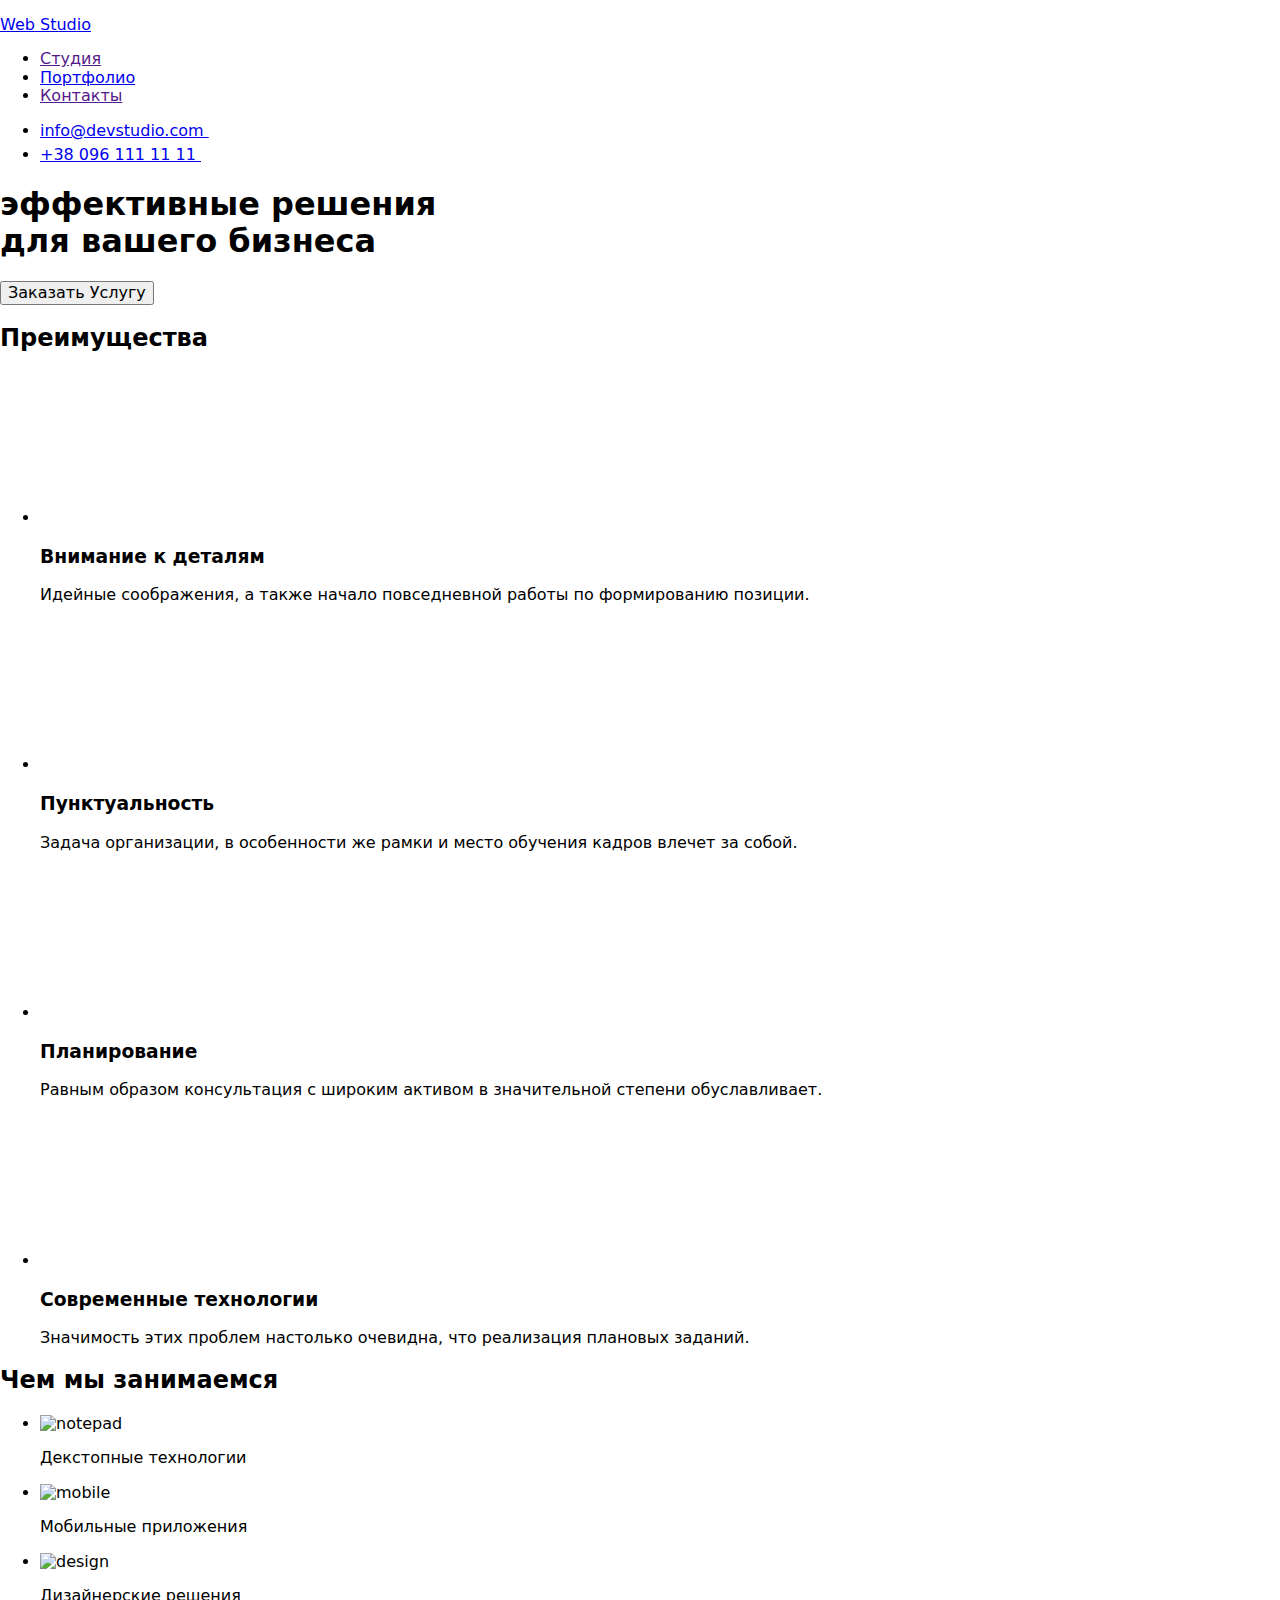
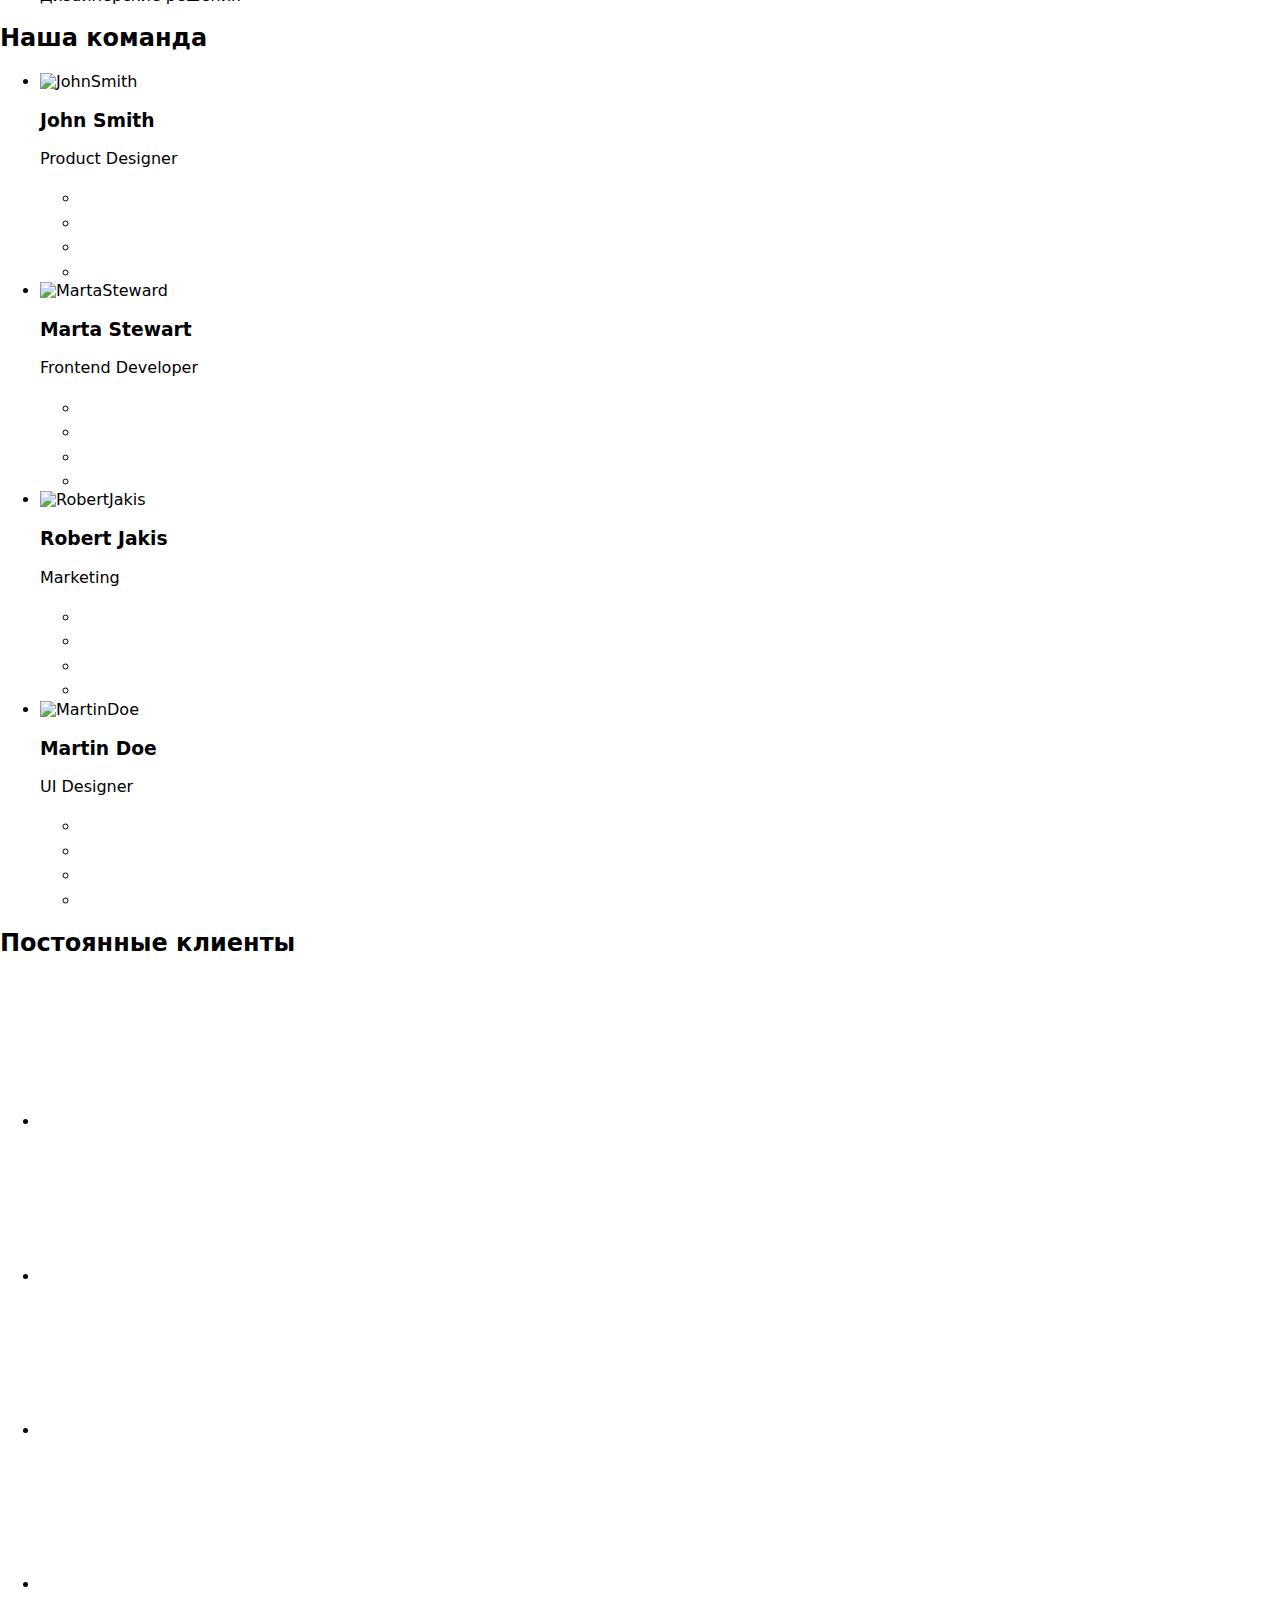
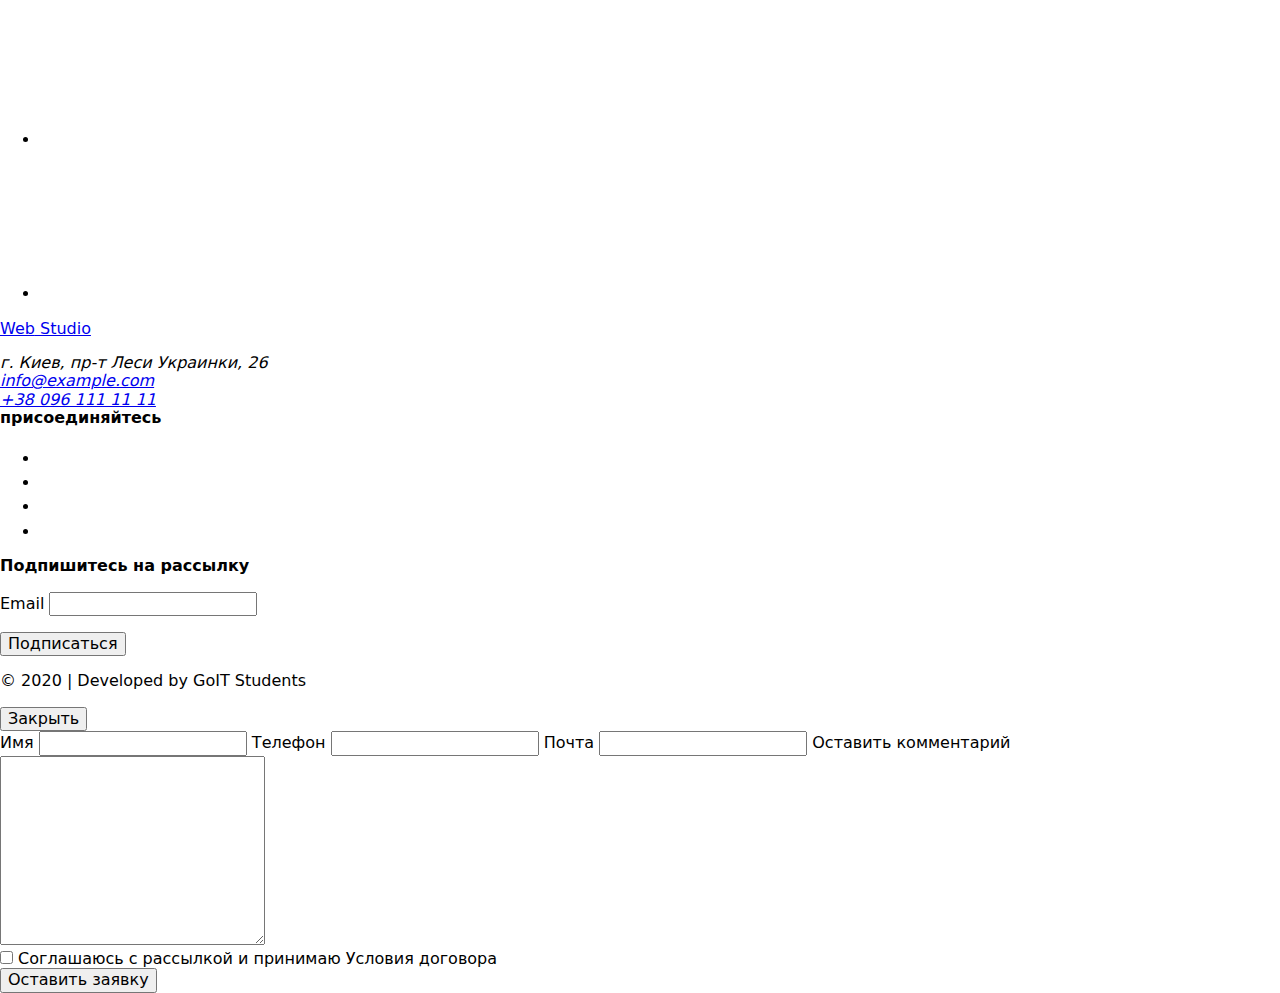
==== index.html @ b04d4cb0 "Add files via upload" ====
<!DOCTYPE html>
<html lang="ru">
  <head>
    <meta charset="UTF-8" />
    <meta name="viewport" content="width=device-width, initial-scale=1.0" />
    <title>Document</title>

    <link
      rel="stylesheet"
      href="https://fonts.googleapis.com/css2?family=Raleway:wght@700&family=Roboto:wght@400;500;700;900&display=swap"
    />
    <link
      rel="stylesheet"
      href="https://cdnjs.cloudflare.com/ajax/libs/modern-normalize/0.6.0/modern-normalize.min.css"
    />
    <link rel="stylesheet" href="./css/style.css" />
  </head>
  <body>
    <!--Навигация-->
    <header>
      <div class="conteiner main-nav bord">
        <nav class="main-nav">
          <a href="/">
            <p class="logo-text"><span class="logo">Web</span> Studio</p>
          </a>
          <ul class="site-nav list">
            <li class="item li-psevdo">
              <a href="" class="site-nav link current psevdo">Студия</a>
            </li>
            <li class="item li-psevdo">
              <a href="./portfolio.html" class="link psevdo">Портфолио</a>
            </li>
            <li class="item li-psevdo">
              <a href="" class="link psevdo">Контакты</a>
            </li>
          </ul>
        </nav>
        <ul class="auth-nav list">
          <li class="item">
            <a href="mailto:info@devstudio.com" class="icon-envelope link"
              >info@devstudio.com
              <svg class="svg-envelope" width="16px" height="12px">
                <use href="./image/symbol-defs.svg#icon-envelope-logo"></use>
              </svg>
            </a>
          </li>
          <li class="item">
            <a href="tel:+380961111111" class="icon-vector link"
              >+38 096 111 11 11
              <svg class="svg-vector" width="15px" height="20px" ;>
                <use href="./image/symbol-defs.svg#icon-vector"></use>
              </svg>
            </a>
          </li>
        </ul>
      </div>
    </header>

    <main>
      <!--Герои-->

      <section class="hero">
        <div class="overlay">
          <div class="hero-block">
            <h1 class="hero-text">
              эффективные решения <br />
              для вашего бизнеса
            </h1>
            <button class="button" data-open-modal>Заказать Услугу</button>
            <!-- <a href="index.html" class="button">Заказать услугу</a> -->
          </div>
        </div>
      </section>

      <!--Преимущества-->

      <section>
        <div class="conteiner">
          <h2 class="visually-hidden">Преимущества</h2>
          <ul class="feature-list list">
            <li class="item">
              <div class="feature-icon">
                <svg width="70" heigth="70">
                  <use href="./image/symbol-defs.svg#icon-antena"></use>
                </svg>
              </div>
              <h3 class="section-title">Внимание к деталям</h3>
              <p class="section-text">
                Идейные соображения, а также начало повседневной работы по
                формированию позиции.
              </p>
            </li>
            <li class="item">
              <div class="feature-icon">
                <svg width="70" heigth="70">
                  <use href="./image/symbol-defs.svg#icon-watch"></use>
                </svg>
              </div>
              <h3 class="section-title">Пунктуальность</h3>
              <p class="section-text">
                Задача организации, в особенности же рамки и место обучения
                кадров влечет за собой.
              </p>
            </li>
            <li class="item">
              <div class="feature-icon">
                <svg width="70" heigth="70">
                  <use href="./image/symbol-defs.svg#icon-comp"></use>
                </svg>
              </div>
              <h3 class="section-title">Планирование</h3>
              <p class="section-text">
                Равным образом консультация с широким активом в значительной
                степени обуславливает.
              </p>
            </li>
            <li class="item">
              <div class="feature-icon">
                <svg width="70" heigth="70">
                  <use href="./image/symbol-defs.svg#icon-man"></use>
                </svg>
              </div>
              <h3 class="section-title">Современные технологии</h3>
              <p class="section-text">
                Значимость этих проблем настолько очевидна, что реализация
                плановых заданий.
              </p>
            </li>
          </ul>
        </div>
      </section>

      <!--Чем мы занимаемся-->

      <section>
        <div class="conteiner margin-res">
          <h2 class="section">Чем мы занимаемся</h2>
          <ul class="exp-list list">
            <li class="item">
              <div class="experience-image">
                <img
                  class="image-block"
                  src="./image/img1.png"
                  alt="notepad"
                  width="370"
                  height="294"
                />
                <div class="experience-thumb">
                  <p class="experience-text">Декстопные технологии</p>
                </div>
              </div>
            </li>
            <li class="item">
              <div class="experience-image">
                <img
                  class="image-block"
                  src="./image/img2.png"
                  alt="mobile"
                  width="370"
                  height="294"
                />
                <div class="experience-thumb">
                  <p class="experience-text">Мобильные приложения</p>
                </div>
              </div>
            </li>
            <li class="item">
              <div class="experience-image">
                <img
                  class="image-block"
                  src="./image/img3.png"
                  alt="design"
                  width="370"
                  height="294"
                />
                <div class="experience-thumb">
                  <p class="experience-text">Дизайнерские решения</p>
                </div>
              </div>
            </li>
          </ul>
        </div>
      </section>

      <!--Наша команда-->
      <section>
        <div class="conteiner color-com">
          <h2 class="section">Наша команда</h2>
          <ul class="command list">
            <li class="com-mar">
              <img
                src="./image/john-smith.png"
                alt="JohnSmith"
                width="270"
                height="260"
                class="image-com"
              />
              <h3 class="command-title">John Smith</h3>
              <p class="command-text">Product Designer</p>
              <ul class="svg-list">
                <li class="social_item">
                  <a href="#" class="button-icon" aria-label="Instagramm">
                    <svg class="svg-icon" width="20" height="20">
                      <use
                        href="./image/icomoon/symbol-defs.svg#icon-instagram2"
                      ></use>
                    </svg>
                  </a>
                </li>
                <li class="social_item">
                  <a href="#" class="button-icon" aria-label="Twitter">
                    <svg class="svg-icon" width="20" height="20">
                      <use
                        href="./image/icomoon/symbol-defs.svg#icon-twitter2"
                      ></use>
                    </svg>
                  </a>
                </li>
                <li class="social_item">
                  <a href="#" class="button-icon" aria-label="Facebook">
                    <svg class="svg-icon" width="20" height="20">
                      <use
                        href="./image/icomoon/symbol-defs.svg#icon-facebook2"
                      ></use>
                    </svg>
                  </a>
                </li>
                <li class="social_item">
                  <a href="#" class="button-icon" aria-label="LinkedID">
                    <svg class="svg-icon" width="20" height="20">
                      <use
                        href="./image/icomoon/symbol-defs.svg#icon-linkedid2"
                      ></use>
                    </svg>
                  </a>
                </li>
              </ul>
            </li>
            <li class="com-mar">
              <img
                src="./image/marta-steward.png"
                alt="MartaSteward"
                width="270"
                height="260"
                class="image-com"
              />
              <h3 class="command-title">Marta Stewart</h3>
              <p class="command-text">Frontend Developer</p>
              <ul class="svg-list">
                <li class="social_item">
                  <a href="#" class="button-icon" aria-label="Instagramm">
                    <svg class="svg-icon" width="20" height="20">
                      <use
                        href="./image/icomoon/symbol-defs.svg#icon-instagram2"
                      ></use>
                    </svg>
                  </a>
                </li>
                <li class="social_item">
                  <a href="#" class="button-icon" aria-label="Twitter">
                    <svg class="svg-icon" width="20" height="20">
                      <use
                        href="./image/icomoon/symbol-defs.svg#icon-twitter2"
                      ></use>
                    </svg>
                  </a>
                </li>
                <li class="social_item">
                  <a href="#" class="button-icon" aria-label="Facebook">
                    <svg class="svg-icon" width="20" height="20">
                      <use
                        href="./image/icomoon/symbol-defs.svg#icon-facebook2"
                      ></use>
                    </svg>
                  </a>
                </li>
                <li class="social_item">
                  <a href="#" class="button-icon" aria-label="LinkedID">
                    <svg class="svg-icon" width="20" height="20">
                      <use
                        href="./image/icomoon/symbol-defs.svg#icon-linkedid2"
                      ></use>
                    </svg>
                  </a>
                </li>
              </ul>
            </li>
            <li class="com-mar">
              <img
                src="./image/robert-jakis.png"
                alt="RobertJakis"
                width="270"
                height="260"
                class="image-com"
              />
              <h3 class="command-title">Robert Jakis</h3>
              <p class="command-text">Marketing</p>
              <ul class="svg-list">
                <li class="social_item">
                  <a href="#" class="button-icon" aria-label="Instagramm">
                    <svg class="svg-icon" width="20" height="20">
                      <use
                        href="./image/icomoon/symbol-defs.svg#icon-instagram2"
                      ></use>
                    </svg>
                  </a>
                </li>
                <li class="social_item">
                  <a href="#" class="button-icon" aria-label="Twitter">
                    <svg class="svg-icon" width="20" height="20">
                      <use
                        href="./image/icomoon/symbol-defs.svg#icon-twitter2"
                      ></use>
                    </svg>
                  </a>
                </li>
                <li class="social_item">
                  <a href="#" class="button-icon" aria-label="Facebook">
                    <svg class="svg-icon" width="20" height="20">
                      <use
                        href="./image/icomoon/symbol-defs.svg#icon-facebook2"
                      ></use>
                    </svg>
                  </a>
                </li>
                <li class="social_item">
                  <a href="#" class="button-icon" aria-label="LinkedID">
                    <svg class="svg-icon" width="20" height="20">
                      <use
                        href="./image/icomoon/symbol-defs.svg#icon-linkedid2"
                      ></use>
                    </svg>
                  </a>
                </li>
              </ul>
            </li>
            <li class="com-mar">
              <img
                src="./image/martin-doe.png"
                alt="MartinDoe"
                width="270"
                height="260"
                class="image-com"
              />
              <h3 class="command-title">Martin Doe</h3>
              <p class="command-text">UI Designer</p>
              <ul class="svg-list">
                <li class="social_item">
                  <a href="#" class="button-icon" aria-label="Instagramm">
                    <svg class="svg-icon" width="20" height="20">
                      <use
                        href="./image/icomoon/symbol-defs.svg#icon-instagram2"
                      ></use>
                    </svg>
                  </a>
                </li>
                <li class="social_item">
                  <a href="#" class="button-icon" aria-label="Twitter">
                    <svg class="svg-icon" width="20" height="20">
                      <use
                        href="./image/icomoon/symbol-defs.svg#icon-twitter2"
                      ></use>
                    </svg>
                  </a>
                </li>
                <li class="social_item">
                  <a href="#" class="button-icon" aria-label="Facebook">
                    <svg class="svg-icon" width="20" height="20">
                      <use
                        href="./image/icomoon/symbol-defs.svg#icon-facebook2"
                      ></use>
                    </svg>
                  </a>
                </li>
                <li class="social_item">
                  <a href="#" class="button-icon" aria-label="LinkedID">
                    <svg class="svg-icon" width="20" height="20">
                      <use
                        href="./image/icomoon/symbol-defs.svg#icon-linkedid2"
                      ></use>
                    </svg>
                  </a>
                </li>
              </ul>
            </li>
          </ul>
        </div>
      </section>
      <!--Постоянные клиенты-->
      <section>
        <div class="conteiner">
          <h2 class="section">Постоянные клиенты</h2>
          <ul class="clients">
            <li class="client-list">
              <a href="#" class="client-card">
                <svg width="44" heigth="49">
                  <use href="./image/symbol-defs.svg#icon-client1"></use>
                </svg>
              </a>
            </li>
            <li class="client-list">
              <a href="#" class="client-card">
                <svg width="40" heigth="52">
                  <use href="./image/symbol-defs.svg#icon-client2"></use>
                </svg>
              </a>
            </li>
            <li class="client-list" class="client-card">
              <a href="#" class="client-card">
                <svg width="41" heigth="42">
                  <use href="./image/symbol-defs.svg#icon-client3"></use>
                </svg>
              </a>
            </li>
            <li class="client-list">
              <a href="#" class="client-card">
                <svg width="80" heigth="42">
                  <use href="./image/symbol-defs.svg#icon-client4"></use>
                </svg>
              </a>
            </li>
            <li class="client-list">
              <a href="#" class="client-card">
                <svg width="59" heigth="47">
                  <use href="./image/symbol-defs.svg#icon-client5"></use>
                </svg>
              </a>
            </li>
            <li class="client-list">
              <a href="#" class="client-card">
                <svg width="88" heigth="45">
                  <use href="./image/symbol-defs.svg#icon-client6"></use>
                </svg>
              </a>
            </li>
          </ul>
        </div>
      </section>
    </main>
    <!--Footer-->
    <footer>
      <div class="footer conteiner">
        <div class="footer-flex">
          <div class="adress-flex">
            <a href="/">
              <p class="logo-text">
                <span class="logo">Web</span><span class="studio"> Studio</span>
              </p>
            </a>
            <address class="adress">
              г. Киев, пр-т Леси Украинки, 26<br />
              <a href="mailto:info@example.com" class="adress"
                >info@example.com </a
              ><br />
              <a href="tel:+380961111111" class="adress">+38 096 111 11 11 </a>
            </address>
          </div>
          <div>
            <b class="footer-text">присоединяйтесь</b>
            <ul class="s-link">
              <li>
                <a href="#" class="footer-list" aria-label="Twitter">
                  <svg class="svg-icon_footer" width="20" height="20">
                    <use
                      href="./image/icomoon/symbol-defs.svg#icon-facebook2"
                    ></use>
                  </svg>
                </a>
              </li>
              <li>
                <a href="#" class="footer-list" aria-label="Twitter">
                  <svg class="svg-icon_footer" width="20" height="20">
                    <use
                      href="./image/icomoon/symbol-defs.svg#icon-twitter2"
                    ></use>
                  </svg>
                </a>
              </li>
              <li>
                <a href="#" class="footer-list" aria-label="Instagramm">
                  <svg class="svg-icon_footer" width="20" height="20">
                    <use
                      href="./image/icomoon/symbol-defs.svg#icon-instagram2"
                    ></use>
                  </svg>
                </a>
              </li>
              <li>
                <a href="#" class="footer-list" aria-label="LinkedID">
                  <svg class="svg-icon_footer" width="20" height="20">
                    <use
                      href="./image/icomoon/symbol-defs.svg#icon-linkedid2"
                    ></use>
                  </svg>
                </a>
              </li>
            </ul>
          </div>
          <div class="sub-flex">
            <b class="footer-text">Подпишитесь на рассылку</b>
            <p class="text-sub">
              <label>Email</label>
              <input type="email" name="email" required />
            </p>
            <button>
              Подписаться
            </button>
          </div>
        </div>
      </div>
      <div class="copyright">
        <p class="low">&#169; 2020 | Developed by GoIT Students</p>
      </div>
    </footer>

    <!-- <button>открыть модалку</button> -->

    <div class="backdrop is-hidden" data-backdrop>
      <div class="modal">
        <button data-close-modal>Закрыть</button>
        <form class="js-speaker-form">
          <label for="name">Имя</label>
          <input type="text" name="name" id="name" />

          <label for="tel">Телефон</label>
          <input type="tel" name="tel" id="tel" />

          <label for="mail">Почта</label>
          <input type="email" name="mail" id="mail" />

          <label for="comment">Оставить комментарий</label>
          <textarea name="comment" id="comment" cols="30" rows="10"></textarea>

          <div role="group">
            <input type="checkbox" name="policy" value="yes" id="html" />
            <label for="html"
              >Соглашаюсь с рассылкой и принимаю Условия договора</label
            >
          </div>

          <button type="submit">Оставить заявку</button>
        </form>
      </div>
    </div>
    <script>
      const refs = {
        openModalBtn: document.querySelector('[data-open-modal]'),
        closeModalBtn: document.querySelector('[data-close-modal]'),
        backdrop: document.querySelector('[data-backdrop]'),
      };

      refs.openModalBtn.addEventListener('click', toggleModal);
      refs.closeModalBtn.addEventListener('click', toggleModal);

      refs.backdrop.addEventListener('click', logBackdropClick);

      function toggleModal() {
        refs.backdrop.classList.toggle('is-hidden');
      }

      function logBackdropClick() {
        console.log('Это клик в бекдроп');
      }
    </script>
    <script>
      (() => {
        document
          .querySelector('.js-speaker-form')
          .addEventListener('submit', e => {
            e.preventDefault();

            new FormData(e.currentTarget).forEach((value, name) =>
              console.log(`${name}: ${value}`),
            );

            e.currentTarget.reset();
          });
      })();
    </script>
  </body>
</html>
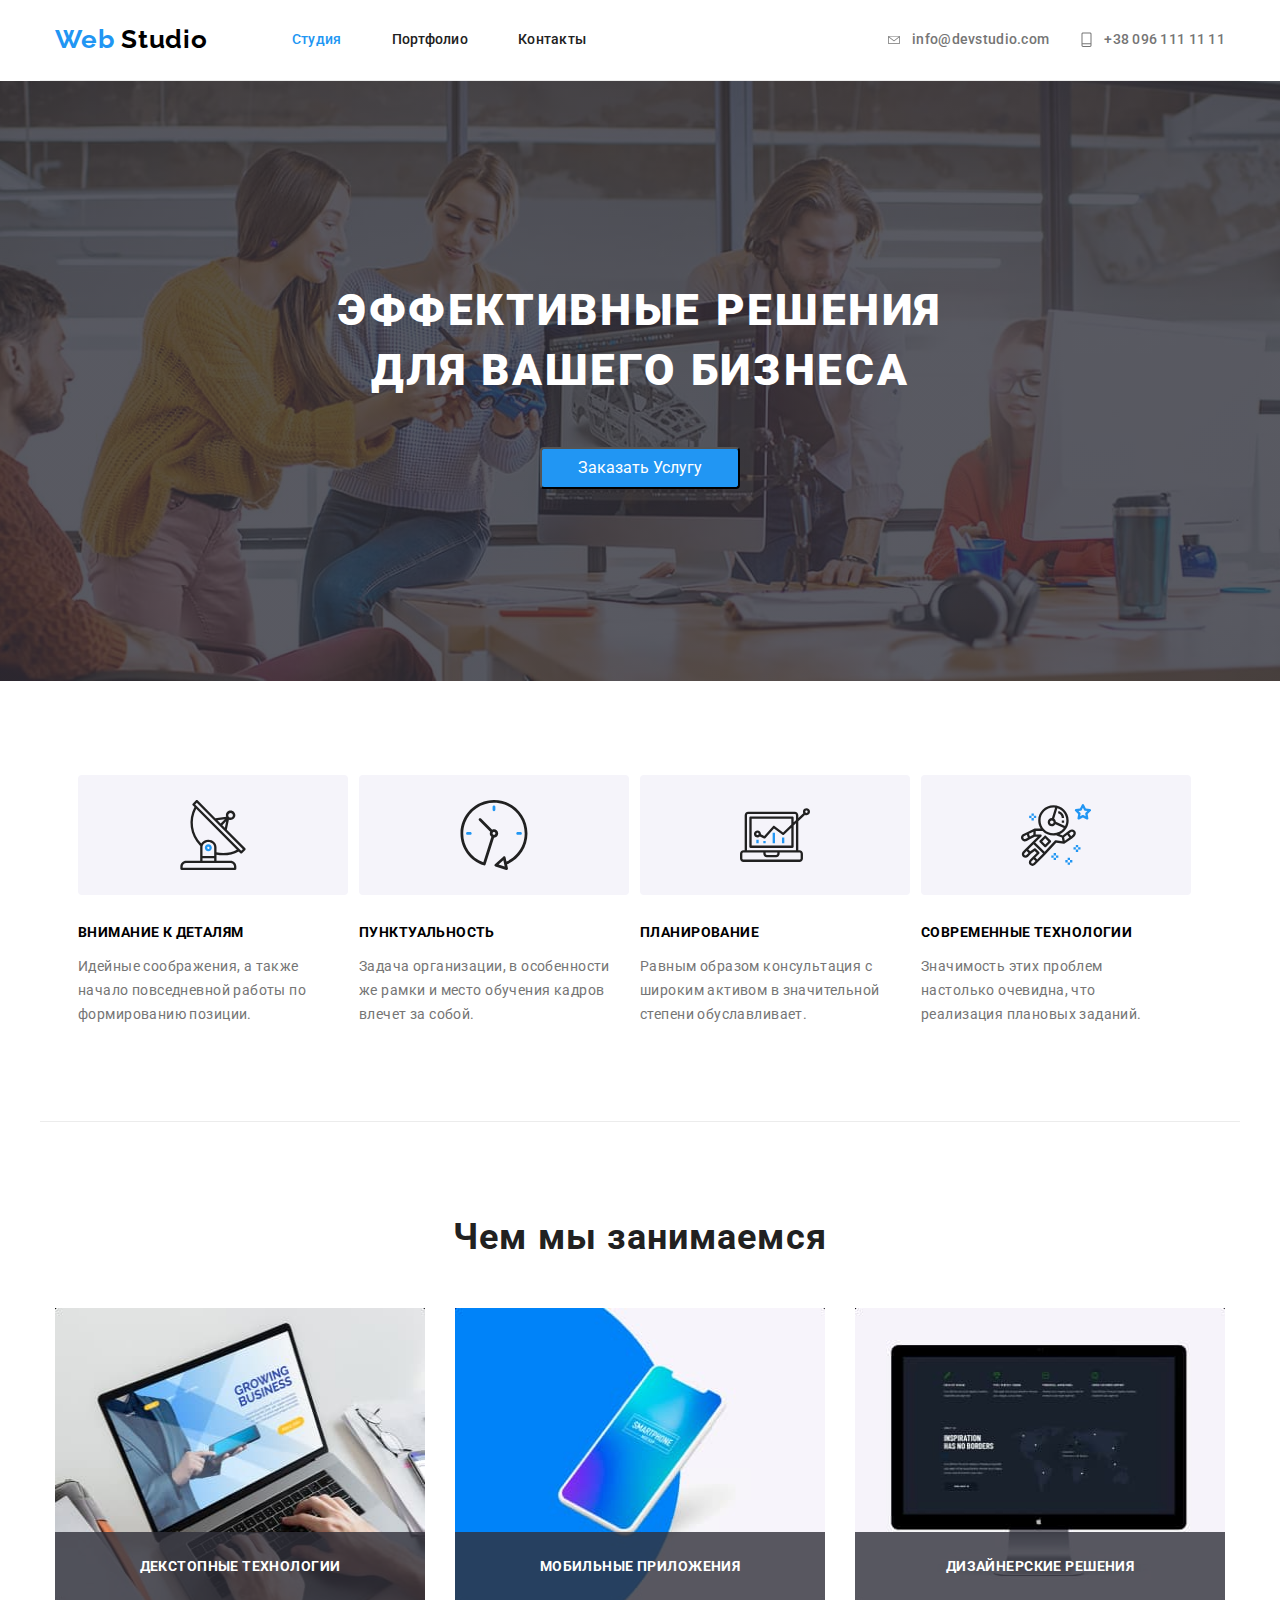
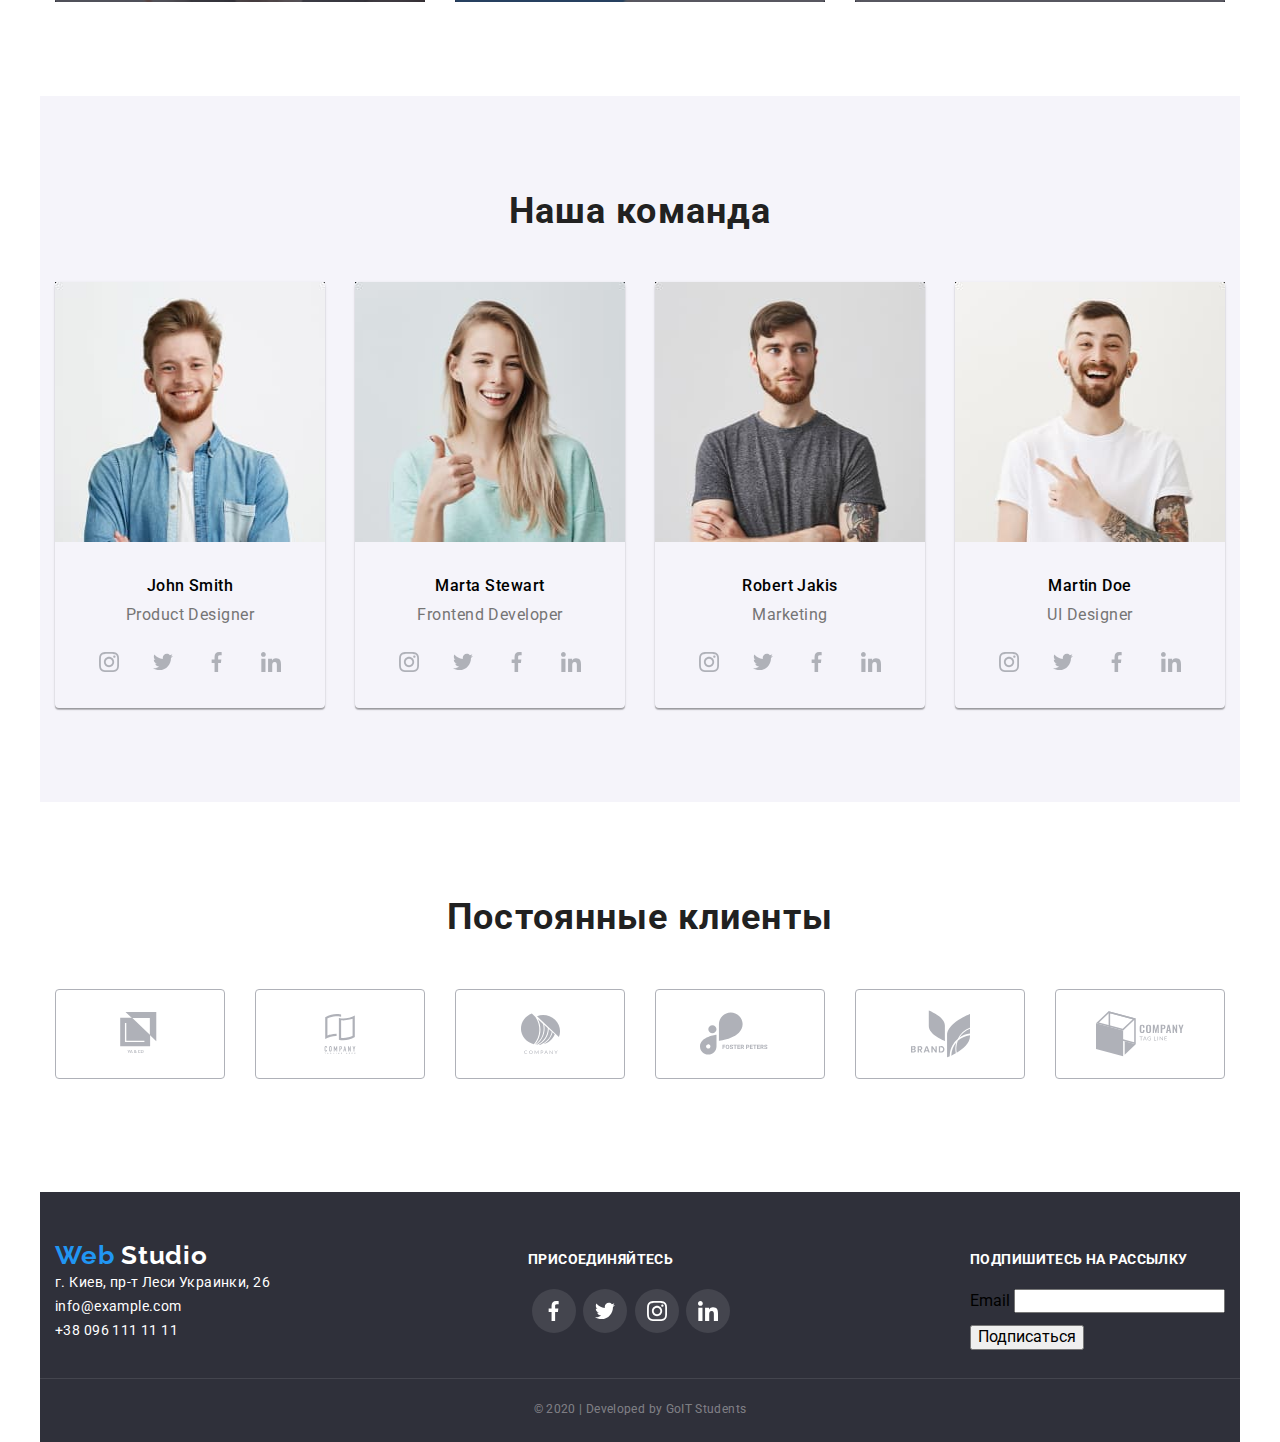
==== commit 31024d5e: "Оформение формы" ====
--- a/index.html
+++ b/index.html
@@ -517,20 +517,45 @@
 
     <div class="backdrop is-hidden" data-backdrop>
       <div class="modal">
-        <button data-close-modal>Закрыть</button>
-        <form class="js-speaker-form">
-          <label for="name">Имя</label>
-          <input type="text" name="name" id="name" />
-
-          <label for="tel">Телефон</label>
-          <input type="tel" name="tel" id="tel" />
-
-          <label for="mail">Почта</label>
-          <input type="email" name="mail" id="mail" />
-
-          <label for="comment">Оставить комментарий</label>
-          <textarea name="comment" id="comment" cols="30" rows="10"></textarea>
-
+        <button class="close-modal" data-close-modal>Закрыть</button>
+
+        <form class="js-speaker-form form">
+          <p class="form-text">Оставьте свои данные, мы вам перезвоним</p>
+          <div class="form-field">
+            <label for="name">Имя</label>
+            <input
+              type="text"
+              name="name"
+              id="name"
+              placeholder="Иван Иванович"
+            />
+          </div>
+
+          <div class="form-field">
+            <label for="tel">Телефон</label>
+            <input type="tel" name="tel" id="tel" placeholder="063 111 11 11" />
+          </div>
+
+          <div class="form-field">
+            <label for="mail">Почта</label>
+            <input
+              type="email"
+              name="mail"
+              id="mail"
+              placeholder="exemple@advance.com"
+            />
+          </div>
+
+          <div class="form-field">
+            <label for="comment">Оставить комментарий</label>
+            <textarea
+              name="comment"
+              id="comment"
+              cols="30"
+              rows="10"
+              placeholder="Уточните детали заказа"
+            ></textarea>
+          </div>
           <div role="group">
             <input type="checkbox" name="policy" value="yes" id="html" />
             <label for="html"
--- a/css/style.css
+++ b/css/style.css
@@ -0,0 +1,801 @@
+:root {
+  --primary-text-color: #212121;
+  --secondary-text-color: #757575;
+  --accent: #2196f3;
+  --white: #ffffff;
+  --color-icon: #afb1b8;
+  --color-footer-icon: rgba(47, 48, 58, 0.8);
+}
+
+html {
+  box-sizing: border-box;
+}
+
+*,
+*::before,
+*::after {
+  box-sizing: inherit;
+}
+
+body {
+  font-family: 'Roboto', sans-serif;
+}
+
+a {
+  text-decoration: none;
+}
+
+button {
+  font-family: inherit;
+}
+
+.visually-hidden {
+  position: absolute;
+  clip: rect(0 0 0 0);
+  width: 1px;
+  height: 1px;
+  margin: -1px;
+}
+
+.list {
+  padding: 0;
+  margin: 0;
+  list-style: none;
+}
+
+.conteiner {
+  padding-bottom: 94px;
+  padding-top: 94px;
+  margin-left: auto;
+  margin-right: auto;
+  padding-left: 15px;
+  padding-right: 15px;
+  /* margin-bottom: 94px; */
+  width: 1200px;
+}
+
+.bord {
+  border-bottom: 1px solid #ececec;
+}
+
+.main-nav {
+  display: flex;
+  align-items: center;
+  padding-top: 0;
+  padding-bottom: 0;
+  /* border-bottom: 1px solid #ececec; */
+}
+
+.logo {
+  color: var(--accent);
+}
+.logo-text {
+  display: block;
+  margin-top: 0;
+  margin-bottom: 0;
+  margin-right: 84px;
+  font-family: 'Raleway', sans-serif;
+  font-weight: 700;
+  font-size: 26px;
+  line-height: 1.2;
+  letter-spacing: 0.03em;
+  text-decoration: none;
+  color: black;
+}
+
+.li-psevdo {
+  position: relative;
+}
+
+.psevdo::after {
+  position: absolute;
+  left: 0;
+  bottom: 0;
+  content: '';
+  display: block;
+  width: 100%;
+  height: 4px;
+  border-radius: 2px;
+  background-color: var(--accent);
+  /* opacity: 0; */
+  transition: transform 250ms cubic-bezier(0.4, 0, 0.2, 1);
+  transform: scaleX(0);
+}
+
+.psevdo:hover::after {
+  /* opacity: 1; */
+  transform: scaleX(1);
+}
+
+.site-nav {
+  display: flex;
+  /* margin-left: 84px; */
+}
+
+.site-nav .item {
+  margin-right: 50px;
+  /* background-color: tomato; */
+}
+
+.site-nav .item:last-child {
+  margin-right: 0;
+}
+
+.site-nav .link {
+  display: block;
+  padding-top: 32px;
+  padding-bottom: 32px;
+  font-weight: 500;
+  font-size: 14px;
+  line-height: 1.14;
+  letter-spacing: 0.02em;
+  color: var(--primary-text-color);
+}
+.site-nav .link:hover,
+.site-nav .link:focus {
+  color: var(--accent);
+}
+
+.site-nav .link.current {
+  color: var(--accent);
+}
+
+.auth-nav {
+  display: flex;
+  margin-left: auto;
+  justify-content: center;
+  align-items: center;
+}
+
+.auth-nav .item + .item {
+  margin-left: 30px;
+}
+
+.auth-nav .link {
+  font-weight: 500;
+  font-size: 14px;
+  line-height: 1.14;
+  letter-spacing: 0.02em;
+  color: var(--secondary-text-color);
+}
+.auth-nav .link:hover {
+  color: var(--accent);
+}
+
+.icon-envelope {
+  display: flex;
+  align-items: center;
+  justify-content: center;
+  align-items: center;
+  flex-direction: row-reverse;
+  /* max-height: 20px; */
+}
+
+.icon-envelope:hover {
+  --color4: #2196f3;
+}
+
+.svg-envelope {
+  margin-right: 10px;
+  margin-top: 0px;
+  margin-bottom: 0px;
+  /* max-height: 25px; */
+}
+
+.icon-vector {
+  display: flex;
+  align-items: center;
+  justify-content: center;
+  align-items: center;
+  flex-direction: row-reverse;
+  /* max-height: 20px; */
+}
+
+.icon-vector:hover {
+  --color4: #2196f3;
+}
+
+.svg-vector {
+  margin-right: 10px;
+  margin-top: 0px;
+  margin-bottom: 0px;
+  /* max-height: 25px; */
+}
+
+/* main */
+
+.overlay {
+  height: 600px;
+  max-width: 1600px;
+  margin-left: auto;
+  margin-right: auto;
+  background-image: linear-gradient(
+      to right,
+      rgba(47, 48, 58, 0.8),
+      rgba(47, 48, 58, 0.8)
+    ),
+    url(../image/Header_img.jpg);
+
+  background-repeat: no-repeat;
+  background-size: cover;
+  background-position: center;
+}
+
+.hero-block {
+  text-align: center;
+  padding-top: 200px;
+  /* padding: 200px 458px; */
+}
+
+.hero {
+  /* border-top: 1px solid #ececec; */
+  /* background-color: #cccccc; */
+  text-align: center;
+}
+
+.hero-text {
+  margin-top: 0;
+  margin-bottom: 46px;
+  font-weight: 900;
+  font-size: 44px;
+  line-height: 1.36;
+  letter-spacing: 0.06em;
+  text-transform: uppercase;
+  color: var(--white);
+  text-align: center;
+}
+
+/* .hero-button {
+  text-align: center;
+  font-family: inherit;
+} */
+
+/* преимущества */
+
+.feature-icon {
+  display: flex;
+  margin-bottom: 30px;
+  width: 270px;
+  height: 120px;
+  background-color: #f5f4fa;
+  border-radius: 4px;
+  justify-content: center;
+  align-items: center;
+}
+
+.image-feature {
+  margin-bottom: 30px;
+}
+
+.feature-list {
+  display: flex;
+  flex-wrap: wrap;
+  justify-content: center;
+}
+
+.feature-list .item {
+  width: 251px;
+  margin-right: 30px;
+}
+
+.section {
+  margin-top: 0;
+  margin-bottom: 50px;
+  font-weight: 700;
+  font-size: 36px;
+  line-height: 1.17;
+  letter-spacing: 0.03em;
+  text-align: center;
+  color: var(--primary-text-color);
+}
+.section-title {
+  margin-top: 0;
+  margin-bottom: 10;
+  font-weight: 700;
+  font-size: 14px;
+  line-height: 1.14;
+  letter-spacing: 0.03em;
+  text-transform: uppercase;
+}
+.section-text {
+  margin-top: 0;
+  margin-bottom: 0;
+  font-weight: 400;
+  font-size: 14px;
+  line-height: 1.71;
+  letter-spacing: 0.03em;
+  color: var(--secondary-text-color);
+}
+
+.button {
+  display: inline-block;
+  min-width: 200px;
+  color: var(--white);
+  background-color: var(--accent);
+  border-radius: 4px;
+  padding: 10px 32px;
+  text-align: center;
+}
+
+.margin-res {
+  border-top: 1px solid #ececec;
+}
+
+.advantage {
+  text-align: center;
+  margin-top: 0;
+  margin-bottom: 0;
+}
+
+/* чем мы занимаемся */
+
+.exp-list {
+  display: flex;
+}
+
+.exp-list .item {
+  margin-right: 30px;
+}
+
+.exp-list .item:last-child {
+  margin-right: 0;
+}
+
+.experience-image {
+  position: relative;
+}
+
+.image-block {
+  display: block;
+}
+
+.experience-thumb {
+  position: absolute;
+  width: 100%;
+  margin: 0;
+  padding: 27px 82px;
+  /* outline: 2px solid tomato; */
+  left: 0;
+  bottom: 0;
+  background-color: rgba(47, 48, 58, 0.8);
+}
+
+.experience-text {
+  margin-top: 0;
+  margin-bottom: 0;
+  font-weight: 700;
+  font-size: 14px;
+  line-height: 1.14;
+  letter-spacing: 0.03em;
+  text-transform: uppercase;
+  /* color: var(--white); */
+  color: var(--white);
+  text-align: center;
+}
+
+/* наша команда */
+
+.social-list {
+  display: flex;
+  justify-content: center;
+  align-items: center;
+}
+
+.color-com {
+  background: #f5f4fa;
+}
+
+.command {
+  display: flex;
+}
+
+.com-mar {
+  box-shadow: 0px 2px 1px rgba(0, 0, 0, 0.2), 0px 1px 1px rgba(0, 0, 0, 0.14),
+    0px 1px 3px rgba(0, 0, 0, 0.12);
+  border-radius: 4px;
+  margin-right: 30px;
+}
+.com-mar:last-child {
+  margin-right: 0;
+}
+
+.image-com {
+  margin-bottom: 30px;
+}
+
+.command-title {
+  margin-top: 0;
+  margin-bottom: 10px;
+  font-weight: 500;
+  font-size: 16px;
+  line-height: 1.19;
+  letter-spacing: 0.03em;
+  text-align: center;
+}
+.command-text {
+  margin-bottom: 16px;
+  margin-top: 0;
+  font-weight: normal;
+  font-size: 16px;
+  line-height: 1.19;
+  letter-spacing: 0.03em;
+  color: var(--secondary-text-color);
+  text-align: center;
+}
+
+.svg-list {
+  display: flex;
+  padding-left: 32px;
+  padding-right: 32px;
+  padding-bottom: 24px;
+  list-style: none;
+  justify-content: center;
+  align-items: center;
+}
+
+.social_item {
+  margin-right: 10px;
+}
+
+.social_item:last-child {
+  margin-right: 0;
+}
+
+.button-icon {
+  display: inline-flex;
+  width: 44px;
+  height: 44px;
+  justify-content: space-around;
+  align-items: center;
+  border-radius: 100%;
+}
+
+.button-icon:hover {
+  background-color: var(--accent);
+  --color3: white;
+}
+
+.svg-icon {
+  --color1: #afb1b8;
+}
+/* clients */
+
+.clients {
+  display: flex;
+  justify-content: center;
+  align-items: center;
+  padding: 0px;
+}
+
+.client-list {
+  /* outline: 2px solid tomato; */
+  margin-right: 30px;
+  list-style: none;
+  padding: 0;
+}
+
+.client-list:last-child {
+  margin-right: 0px;
+}
+
+.client-card {
+  display: inline-flex;
+  margin: 0;
+  padding: 0;
+  width: 170px;
+  height: 90px;
+  justify-content: center;
+  border: 1px solid #afb1b8;
+  border-radius: 4px;
+}
+
+.client-card:hover {
+  border: 1px solid var(--accent);
+  --color3: #2196f3;
+}
+
+/* footer */
+
+.studio {
+  color: #ffffff;
+}
+
+.footer {
+  padding-top: 48px;
+  padding-bottom: 28px;
+  background-color: #2f303a;
+}
+
+.footer-flex {
+  display: flex;
+  align-items: baseline;
+  justify-content: space-between;
+}
+
+.text-sub {
+  margin-top: 0;
+  margin-bottom: 12px;
+}
+
+.s-link {
+  display: flex;
+  width: 206px;
+  height: 44px;
+  margin: 0;
+  padding: 0;
+  list-style: none;
+  justify-content: space-around;
+  align-items: center;
+}
+
+.svg-icon_footer {
+  --color3: var(--white);
+}
+
+.footer-list {
+  display: flex;
+  margin-right: 10px;
+  border: none;
+  width: 44px;
+  height: 44px;
+  border-radius: 100%;
+  justify-content: center;
+  align-items: center;
+  background-color: rgba(255, 255, 255, 0.1);
+}
+
+.footer-list:hover {
+  background-color: var(--accent);
+}
+
+.footer-list:last-child {
+  margin-right: 0px;
+}
+
+.adress {
+  font-weight: 400;
+  font-size: 14px;
+  line-height: 1.71;
+  letter-spacing: 0.03em;
+  font-style: normal;
+  color: #ffffff;
+}
+
+.footer-text {
+  display: inline-block;
+  margin-bottom: 21px;
+  font-weight: 700;
+  font-size: 14px;
+  line-height: 1.14;
+  letter-spacing: 0.03em;
+  text-transform: uppercase;
+  color: #ffffff;
+}
+
+.copyright {
+  margin-right: auto;
+  margin-left: auto;
+  margin-top: 0;
+  margin-bottom: 0;
+  /* padding-top: 18px;
+  padding-bottom: 18px; */
+  width: 1200px;
+  background-color: #2f303a;
+  border-top: 1px solid rgba(255, 255, 255, 0.1);
+}
+.low {
+  margin-top: 0;
+  margin-bottom: 0;
+  padding-top: 18px;
+  padding-bottom: 21px;
+  font-weight: 400;
+  font-size: 12px;
+  line-height: 2;
+  text-align: center;
+  letter-spacing: 0.03em;
+  color: rgba(255, 255, 255, 0.4);
+}
+
+/* Портфолио */
+
+.port-flex {
+  display: flex;
+  justify-content: center;
+  margin-bottom: 50px;
+}
+
+.port-flex .item {
+  margin-right: 8px;
+}
+.port-flex .item:last-child {
+  margin-right: 0;
+}
+
+.work-flex {
+  display: flex;
+  flex-wrap: wrap;
+  /* background-color: teal; */
+}
+
+.work-flex .item {
+  width: 370px;
+  /* background-color: tomato; */
+
+  margin-right: 30px;
+  margin-bottom: 30px;
+}
+
+.work-flex .item:nth-child(3n) {
+  margin-right: 0;
+}
+
+.work-flex .item:nth-child(-n3) {
+  margin-bottom: 0;
+}
+
+.link-port {
+  display: block;
+  text-decoration: none;
+  border-top-left-radius: 1px;
+  border-top-left-radius: 1px;
+  /* overflow: hidden; */
+  /* box-shadow: 1px 4px 6px rgba(0, 0, 0, 0.16), 0px 4px 4px rgba(0, 0, 0, 0.06),
+    0px 1px 1px rgba(0, 0, 0, 0.12); */
+}
+
+.link-port:hover {
+  box-shadow: 1px 4px 6px rgba(0, 0, 0, 0.16), 0px 4px 4px rgba(0, 0, 0, 0.06),
+    0px 1px 1px rgba(0, 0, 0, 0.12);
+}
+
+.portfolio-box {
+  /* text-decoration: none; */
+  padding-left: 24px;
+  padding-right: 24px;
+  padding-top: 20px;
+  padding-bottom: 20px;
+  box-sizing: border-box;
+  border-right: 1px solid #eeeeee;
+  border-left: 1px solid #eeeeee;
+  border-bottom: 1px solid #eeeeee;
+  border-bottom-right-radius: 1px;
+  border-bottom-left-radius: 1px;
+}
+
+.card-image {
+  display: block;
+}
+
+.card-thumb {
+  position: relative;
+  overflow: hidden;
+}
+
+.portfolio-title {
+  margin-top: 0;
+  margin-bottom: 0;
+  font-weight: 700;
+  font-size: 18px;
+  line-height: 2;
+  letter-spacing: 0.06em;
+  color: var(--primary-text-color);
+}
+
+.portfolio-text {
+  margin-top: 0;
+  margin-bottom: 0;
+  font-weight: 400;
+  font-size: 16px;
+  line-height: 1.87;
+  letter-spacing: 0.03em;
+  /* background-color: grey; */
+  color: var(--secondary-text-color);
+}
+
+.portfolio-descriprion {
+  position: absolute;
+  left: 0;
+  top: 0;
+  margin: 0;
+  padding: 63px 24px;
+  width: 100%;
+  height: 100%;
+  font-weight: 400;
+  font-size: 18px;
+  line-height: 1.56;
+  letter-spacing: 0.03em;
+  color: var(--white);
+  background-color: rgba(33, 150, 243, 0.9);
+  transform: translateY(100%);
+  transition: transform 250ms cubic-bezier(0.4, 0, 0.2, 1);
+}
+
+.link-port:hover .portfolio-descriprion {
+  transform: translateY(0%);
+}
+
+.button-pf {
+  color: var(--primary-text-color);
+  background-color: var(--white);
+}
+
+.button-pf:hover,
+.button-pf:focus {
+  color: var(--white);
+  background-color: var(--accent);
+}
+
+/* модальнон окно */
+
+.backdrop {
+  position: fixed;
+  top: 0;
+  left: 0;
+  width: 100%;
+  height: 100%;
+  background-color: rgba(0, 0, 0, 0.2);
+  opacity: 1;
+  transition: opacity 250ms cubic-bezier(0.4, 0, 0.2, 1);
+}
+
+.backdrop.is-hidden {
+  opacity: 0;
+  pointer-events: none;
+}
+
+.backdrop.is-hidden .modal {
+  transform: translate(-50%, -50%) scale(0.9);
+}
+
+.modal {
+  position: absolute;
+
+  height: 581px;
+  width: 528px;
+  top: 50%;
+  left: 50%;
+  background-color: #fff;
+
+  box-shadow: 0px 2px 1px rgba(0, 0, 0, 0.2), 0px 1px 1px rgba(0, 0, 0, 0.14),
+    0px 1px 3px rgba(0, 0, 0, 0.12);
+  border-radius: 4px;
+
+  transform: translate(-50%, -50%) scale(1);
+
+  transition: transform 250ms cubic-bezier(0.4, 0, 0.2, 1);
+}
+
+textarea {
+  resize: none;
+  width: 448px;
+  height: 120px;
+}
+
+.close-modal {
+  position: absolute;
+  right: 0;
+  top: 0;
+  transform: translate(50%, -50%);
+}
+.form {
+  width: 448px;
+  margin-right: auto;
+  margin-left: auto;
+  outline: 1px solid tomato;
+}
+
+.form-field {
+  display: flex;
+  flex-direction: column;
+  outline: 1px solid rgb(37, 184, 37);
+  margin-bottom: 28px;
+}
+
+.form-text {
+  text-align: center;
+  font-weight: bold;
+  font-size: 20px;
+  line-height: 1.15;
+  letter-spacing: 0.03em;
+  color: #212121;
+}
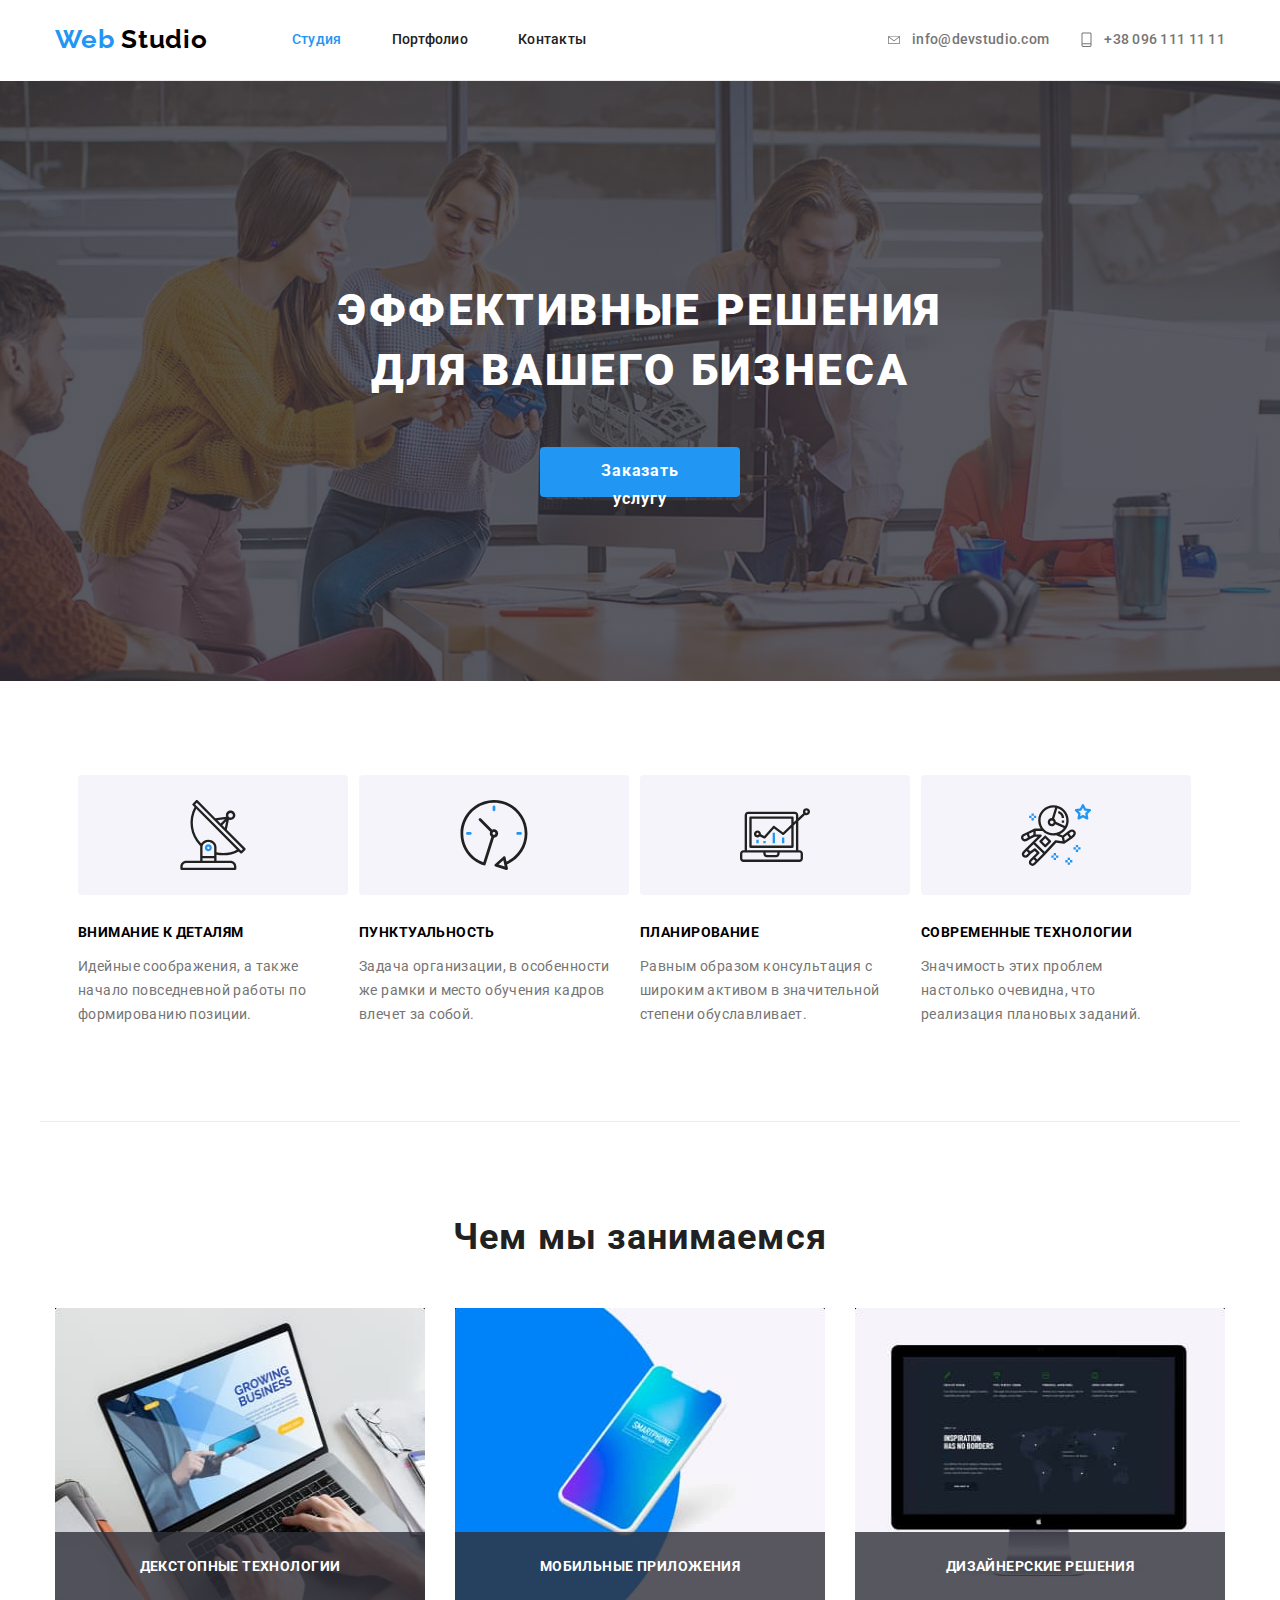
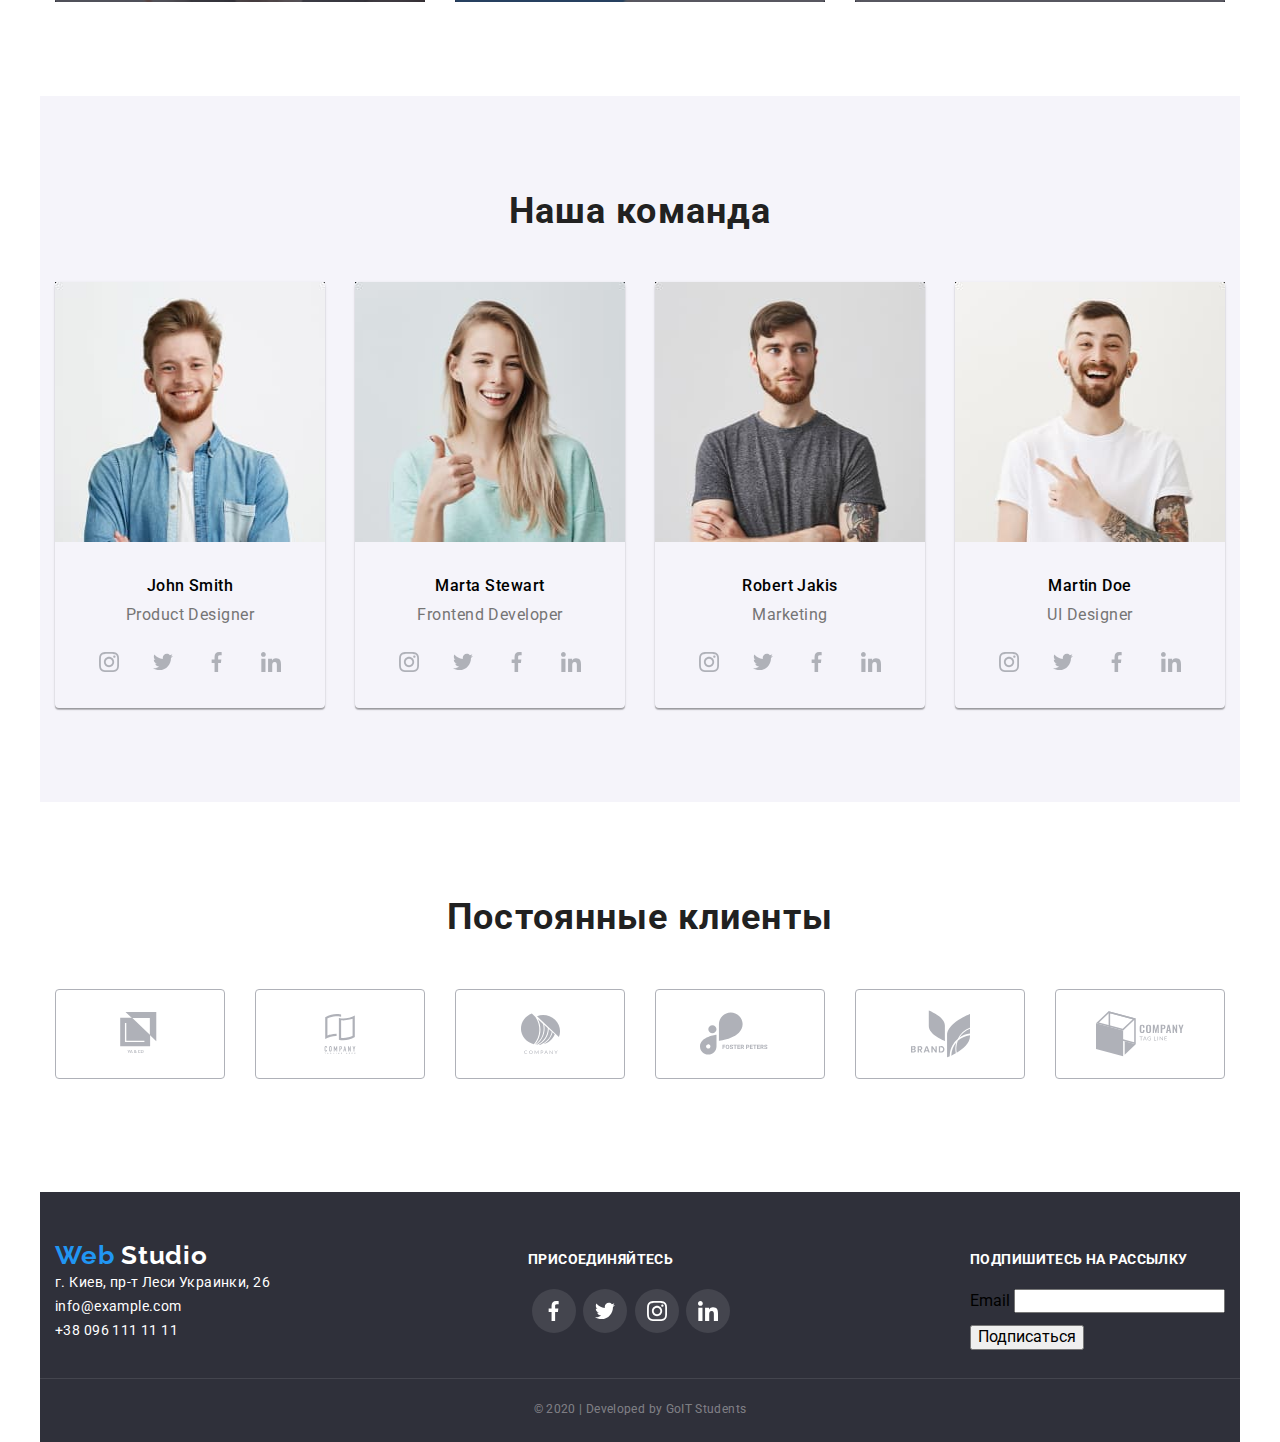
==== commit 5763c17d: "Закончена содалка и пофиксена херо баттон" ====
--- a/index.html
+++ b/index.html
@@ -66,7 +66,9 @@
               эффективные решения <br />
               для вашего бизнеса
             </h1>
-            <button class="button" data-open-modal>Заказать Услугу</button>
+            <button class="hero-btn button" data-open-modal>
+              Заказать услугу
+            </button>
             <!-- <a href="index.html" class="button">Заказать услугу</a> -->
           </div>
         </div>
@@ -517,53 +519,104 @@
 
     <div class="backdrop is-hidden" data-backdrop>
       <div class="modal">
-        <button class="close-modal" data-close-modal>Закрыть</button>
+        <button class="close-modal" data-close-modal>
+          <svg
+            class="close-icon"
+            width="11"
+            height="11"
+            viewBox="0 0 11 11"
+            xmlns="http://www.w3.org/2000/svg"
+          >
+            <path
+              d="M11 1.10786L9.89214 0L5.5 4.39214L1.10786 0L0 1.10786L4.39214 5.5L0 9.89214L1.10786 11L5.5 6.60786L9.89214 11L11 9.89214L6.60786 5.5L11 1.10786Z"
+            />
+          </svg>
+        </button>
 
         <form class="js-speaker-form form">
-          <p class="form-text">Оставьте свои данные, мы вам перезвоним</p>
-          <div class="form-field">
-            <label for="name">Имя</label>
-            <input
-              type="text"
-              name="name"
-              id="name"
-              placeholder="Иван Иванович"
-            />
-          </div>
-
-          <div class="form-field">
-            <label for="tel">Телефон</label>
-            <input type="tel" name="tel" id="tel" placeholder="063 111 11 11" />
-          </div>
-
-          <div class="form-field">
-            <label for="mail">Почта</label>
-            <input
-              type="email"
-              name="mail"
-              id="mail"
-              placeholder="exemple@advance.com"
-            />
-          </div>
-
-          <div class="form-field">
-            <label for="comment">Оставить комментарий</label>
+          <p class="form-h1">Оставьте свои данные, мы вам перезвоним</p>
+
+          <label class="form-field" autocomplete="off">
+            <input type="text" class="form-input" name="name" placeholder=" " />
+            <span class="form-label">Имя</span>
+            <svg
+              class="icon-modal"
+              width="18"
+              height="18"
+              viewBox="0 0 18 18"
+              xmlns="http://www.w3.org/2000/svg"
+            >
+              <path
+                d="M9 9C10.6575 9 12 7.6575 12 6C12 4.3425 10.6575 3 9 3C7.3425 3 6 4.3425 6 6C6 7.6575 7.3425 9 9 9ZM9 10.5C6.9975 10.5 3 11.505 3 13.5V14.25C3 14.6625 3.3375 15 3.75 15H14.25C14.6625 15 15 14.6625 15 14.25V13.5C15 11.505 11.0025 10.5 9 10.5Z"
+              />
+            </svg>
+
+            <!-- <span class="icon-modal"> </span> -->
+          </label>
+
+          <label class="form-field">
+            <input type="tel" class="form-input" placeholder=" " />
+            <span class="form-label">Телефон</span>
+            <svg
+              class="icon-modal"
+              width="18"
+              height="18"
+              viewBox="0 0 18 18"
+              xmlns="http://www.w3.org/2000/svg"
+            >
+              <path
+                d="M13.996 11.1226L12.1579 10.9127C11.7164 10.8621 11.2822 11.0141 10.9711 11.3252L9.63948 12.6568C7.59147 11.6147 5.91254 9.94301 4.87044 7.88775L6.20925 6.54894C6.52043 6.23775 6.6724 5.80355 6.62174 5.3621L6.41188 3.53842C6.32504 2.8075 5.70991 2.2575 4.97176 2.2575H3.71979C2.90203 2.2575 2.22178 2.93776 2.27243 3.75552C2.65598 9.93577 7.59871 14.8713 13.7717 15.2548C14.5894 15.3055 15.2697 14.6252 15.2697 13.8075V12.5555C15.2769 11.8246 14.7269 11.2095 13.996 11.1226Z"
+              />
+            </svg>
+            <!-- <span class="icon-modal"> </span> -->
+          </label>
+
+          <label class="form-field">
+            <input type="email" class="form-input" placeholder=" " />
+            <span class="form-label">Почта</span>
+            <svg
+              class="icon-modal"
+              width="18"
+              height="18"
+              viewBox="0 0 18 18"
+              xmlns="http://www.w3.org/2000/svg"
+            >
+              <path
+                d="M15 3H3C2.175 3 1.5075 3.675 1.5075 4.5L1.5 13.5C1.5 14.325 2.175 15 3 15H15C15.825 15 16.5 14.325 16.5 13.5V4.5C16.5 3.675 15.825 3 15 3ZM14.7 6.1875L9.3975 9.5025C9.1575 9.6525 8.8425 9.6525 8.6025 9.5025L3.3 6.1875C3.1125 6.0675 3 5.865 3 5.6475C3 5.145 3.5475 4.845 3.975 5.1075L9 8.25L14.025 5.1075C14.4525 4.845 15 5.145 15 5.6475C15 5.865 14.8875 6.0675 14.7 6.1875Z"
+              />
+            </svg>
+
+            <!-- <span class="icon-modal"> </span> -->
+          </label>
+
+          <label for="comment" class="form-field">
             <textarea
               name="comment"
-              id="comment"
-              cols="30"
-              rows="10"
-              placeholder="Уточните детали заказа"
+              class="form-comment"
+              placeholder=" "
             ></textarea>
+            <span class="form-text">Комментарий</span>
+          </label>
+
+          <div role="group" class="policy">
+            <label for="html" class="checkbox-label">
+              <input
+                type="checkbox"
+                class="checkbox-terms"
+                name="policy"
+                value="yes"
+                id="html"
+              /><span class="checkbox-icon"></span>
+              <span class="policy-text"
+                >Соглашаюсь с рассылкой и принимаю
+                <a href="#" class="policy-link"> Условия договора</a></span
+              >
+            </label>
           </div>
-          <div role="group">
-            <input type="checkbox" name="policy" value="yes" id="html" />
-            <label for="html"
-              >Соглашаюсь с рассылкой и принимаю Условия договора</label
-            >
+
+          <div class="button-send">
+            <button type="submit" class="button-submit">Отправить</button>
           </div>
-
-          <button type="submit">Оставить заявку</button>
         </form>
       </div>
     </div>
--- a/css/style.css
+++ b/css/style.css
@@ -245,10 +245,25 @@
   text-align: center;
 }
 
-/* .hero-button {
-  text-align: center;
-  font-family: inherit;
-} */
+.hero-btn {
+  border: none;
+  border-radius: 4px;
+
+  padding: 0;
+
+
+  width: 200px;
+  height: 50px;
+
+  font-weight: 700;
+  font-size: 16px;
+  line-height: 1.8;
+  letter-spacing: 0.06em;
+
+  background-color: #2196f3;
+}
+
+  
 
 /* преимущества */
 
@@ -773,25 +788,78 @@
 
 .close-modal {
   position: absolute;
-  right: 0;
-  top: 0;
-  transform: translate(50%, -50%);
-}
+  right: 8px;
+  top: 8px;
+  /* transform: translate(50%, -50%); */
+
+  width: 30px;
+  height: 30px;
+
+  border: 1px solid rgba(0, 0, 0, 0.1);
+  border-radius: 100%;
+  background-color: #ffffff;
+}
+
+
+.close-icon {
+  fill: black;
+  
+}
+
+.close-modal:hover > .close-icon {
+  fill: #2196f3;
+}
+
+
 .form {
   width: 448px;
   margin-right: auto;
   margin-left: auto;
-  outline: 1px solid tomato;
+  /* outline: 1px solid tomato; */
 }
 
 .form-field {
-  display: flex;
-  flex-direction: column;
-  outline: 1px solid rgb(37, 184, 37);
+  position: relative;
+  display: block;
+
+  /* display: flex; */
+  /* flex-direction: column; */
+  /* outline: 1px solid rgb(37, 184, 37); */
   margin-bottom: 28px;
 }
 
-.form-text {
+.form-input {
+  border: 1px solid rgba(33, 33, 33, 0.2);
+  border-radius: 4px;
+  width: 100%;
+}
+
+.form-label {
+  position: absolute;
+  top: 50%;
+  left: 42px;
+  transform: translateY(-50%);
+  transition: transform 250ms cubic-bezier(0.4, 0, 0.2, 1);
+
+  font-weight: 400;
+  font-size: 14px;
+  line-height: 1.14;
+  color: #757575;
+
+}
+
+.form-input:focus + .form-label,
+.form-input:not(:placeholder-shown) + .form-label {
+  color:#2196F3;
+  transform: translateY(-45px) translateX(-23px);
+}
+
+.form-input:focus > .icon-modal {
+  fill: #2196f3
+}
+
+.form-h1 {
+  margin-bottom: 30px;
   text-align: center;
   font-weight: bold;
   font-size: 20px;
@@ -799,3 +867,160 @@
   letter-spacing: 0.03em;
   color: #212121;
 }
+
+.form-field label {
+  margin-bottom: 4px;
+}
+.form-field input {
+  margin-top: 0;
+  padding: 12px;
+  padding-left: 42px;
+  wi
+}
+.form-field input::placeholder {
+  color: #757575;
+}
+
+
+
+.icon-modal {
+  position: absolute;
+  top: 50%;
+  left: 19px;
+
+  display: inline-block; 
+  fill: #212121;
+
+  transform: translateY(-50%);
+}
+
+
+
+.form-field:focus-within > .icon-modal {
+  fill: #2196F3;
+}
+
+.form-comment {
+position: relative;
+border: 1px solid rgba(33, 33, 33, 0.2);
+border-radius: 4px;
+padding: 12px 16px;
+}
+
+.form-text {
+
+  position: absolute;
+  top: 12px;
+  left: 16px;
+  transform: translateY(0px);
+  transition: transform 250ms cubic-bezier(0.4, 0, 0.2, 1);
+
+  font-weight: 400;
+  font-size: 14px;
+  line-height: 1.14;
+  color: #757575;
+
+}
+
+.form-comment:focus + .form-text,
+.form-comment:not(:placeholder-shown) + .form-text {
+  color: #2196F3;
+  transform: translateY(-35px);
+}
+
+.checkbox-label {
+  display: inline-flex;
+  /* outline: 1px solid tomato; */
+  align-items: center;
+}
+
+.checkbox-icon {
+  display: inline-block;
+  width: 16px;
+  height: 15px;
+  /* background-color: indigo; */
+
+  border: 2px solid #212121 ;
+  border-radius: 4px;
+  margin-right: 7px;
+}
+
+.checkbox-terms:checked + .checkbox-icon {
+  background-color: #2196f3;
+  background-image: url(../image/iconcheck.svg);
+  background-size: contain;
+  background-origin: border-box;
+  border-color: #2196f3;
+
+  
+}
+
+
+.checkbox-terms {
+
+  position: absolute;
+  clip: rect(0 0 0 0);
+  width: 1px;
+  height: 1px;
+  margin: -1px;
+
+  
+}
+
+.policy-link {
+  text-decoration: underline;
+  color: #2196f3;
+}
+
+
+
+.policy {
+  margin-bottom: 30px;
+}
+
+.policy-text {
+  padding: 0;
+  margin: 0;
+
+  font-weight: 400;
+  font-size: 14px;
+  line-height: 1.7;
+  color: #757575;
+  letter-spacing: 0.03em;
+
+}
+
+ 
+.button-send {
+  position: relative;
+}
+
+.button-submit {
+  position: absolute;
+  
+  display: inline-flex;
+  align-items: center;
+  justify-content: center;
+
+  border: none;
+  margin: 0;
+  padding: 10px 55px;
+  height: 50px;
+
+  border-radius: 4px;
+
+  background-color: #2196f3;
+
+  font-weight: 700;
+  font-size: 16px;
+  line-height: 1.87;
+  color: white;
+  letter-spacing: 0.06em;
+
+  right: 50%;
+  transform: translateX(50%);
+
+
+}
+
+
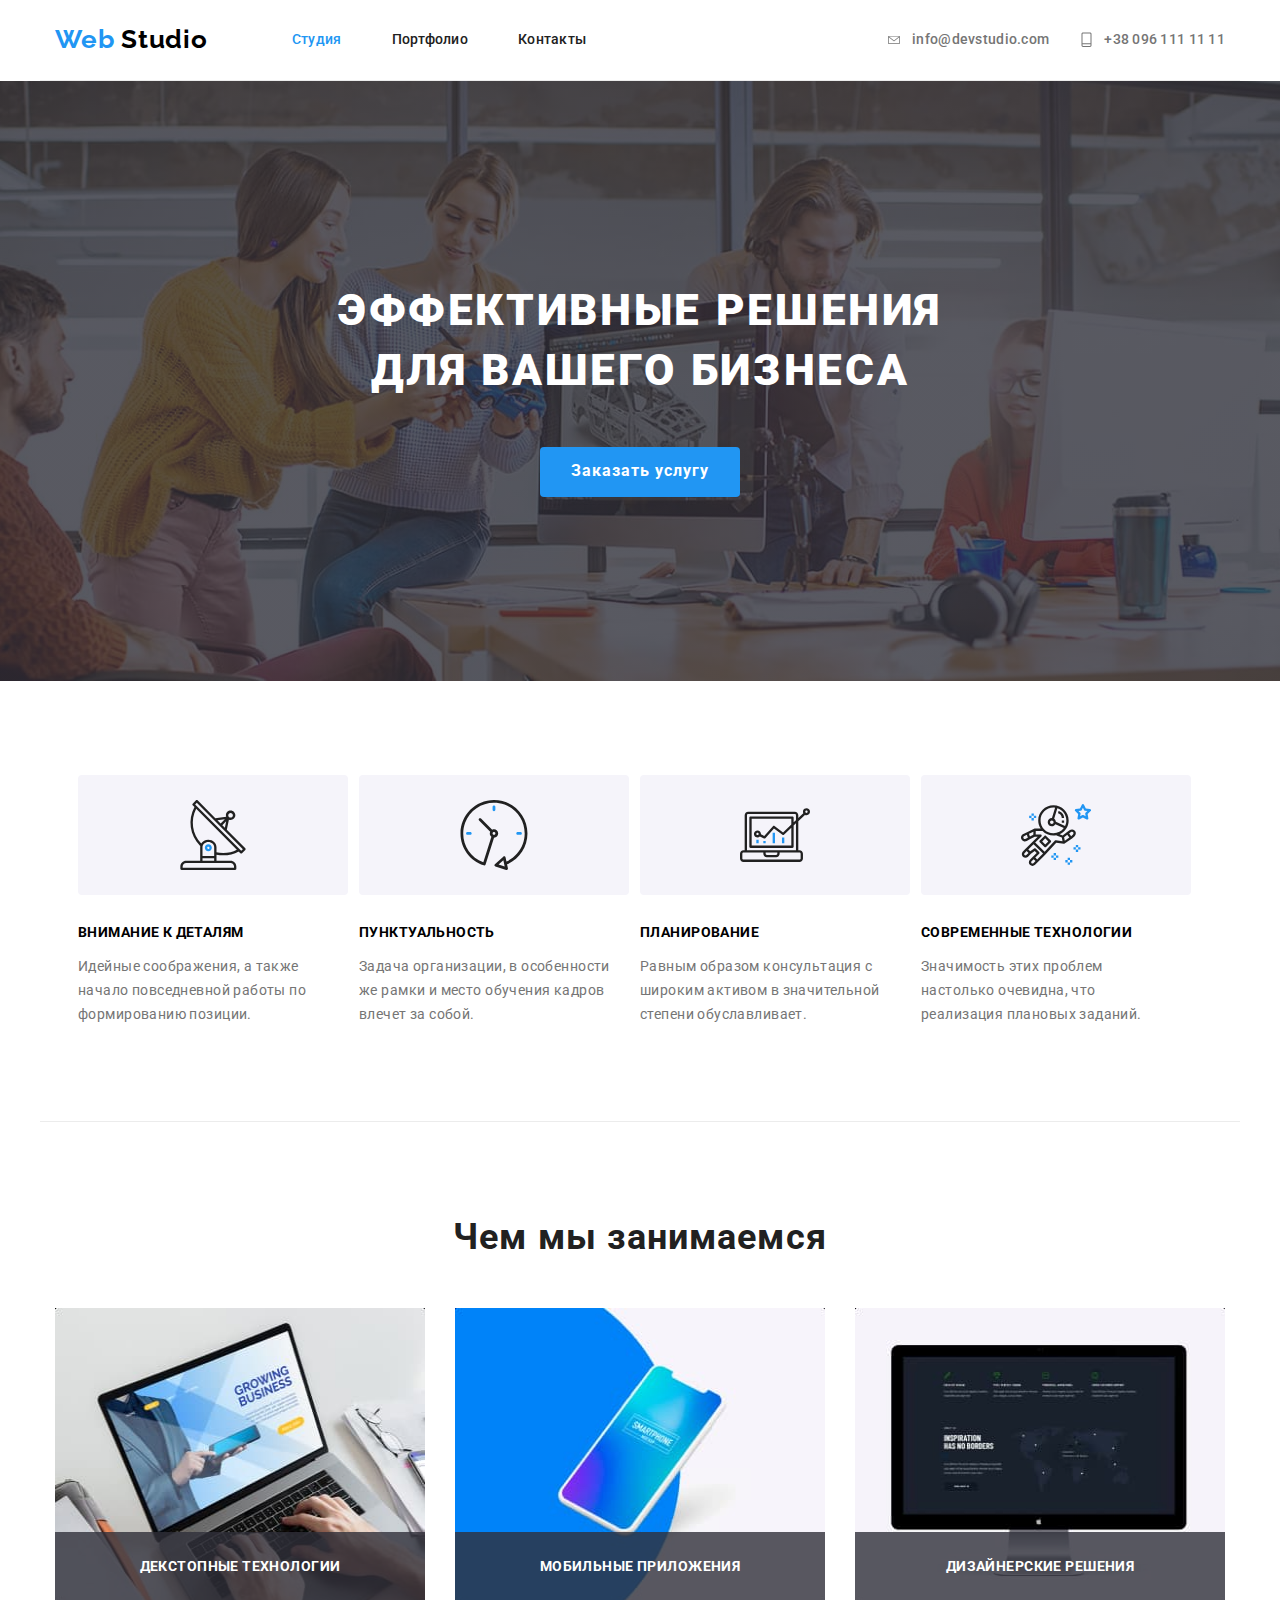
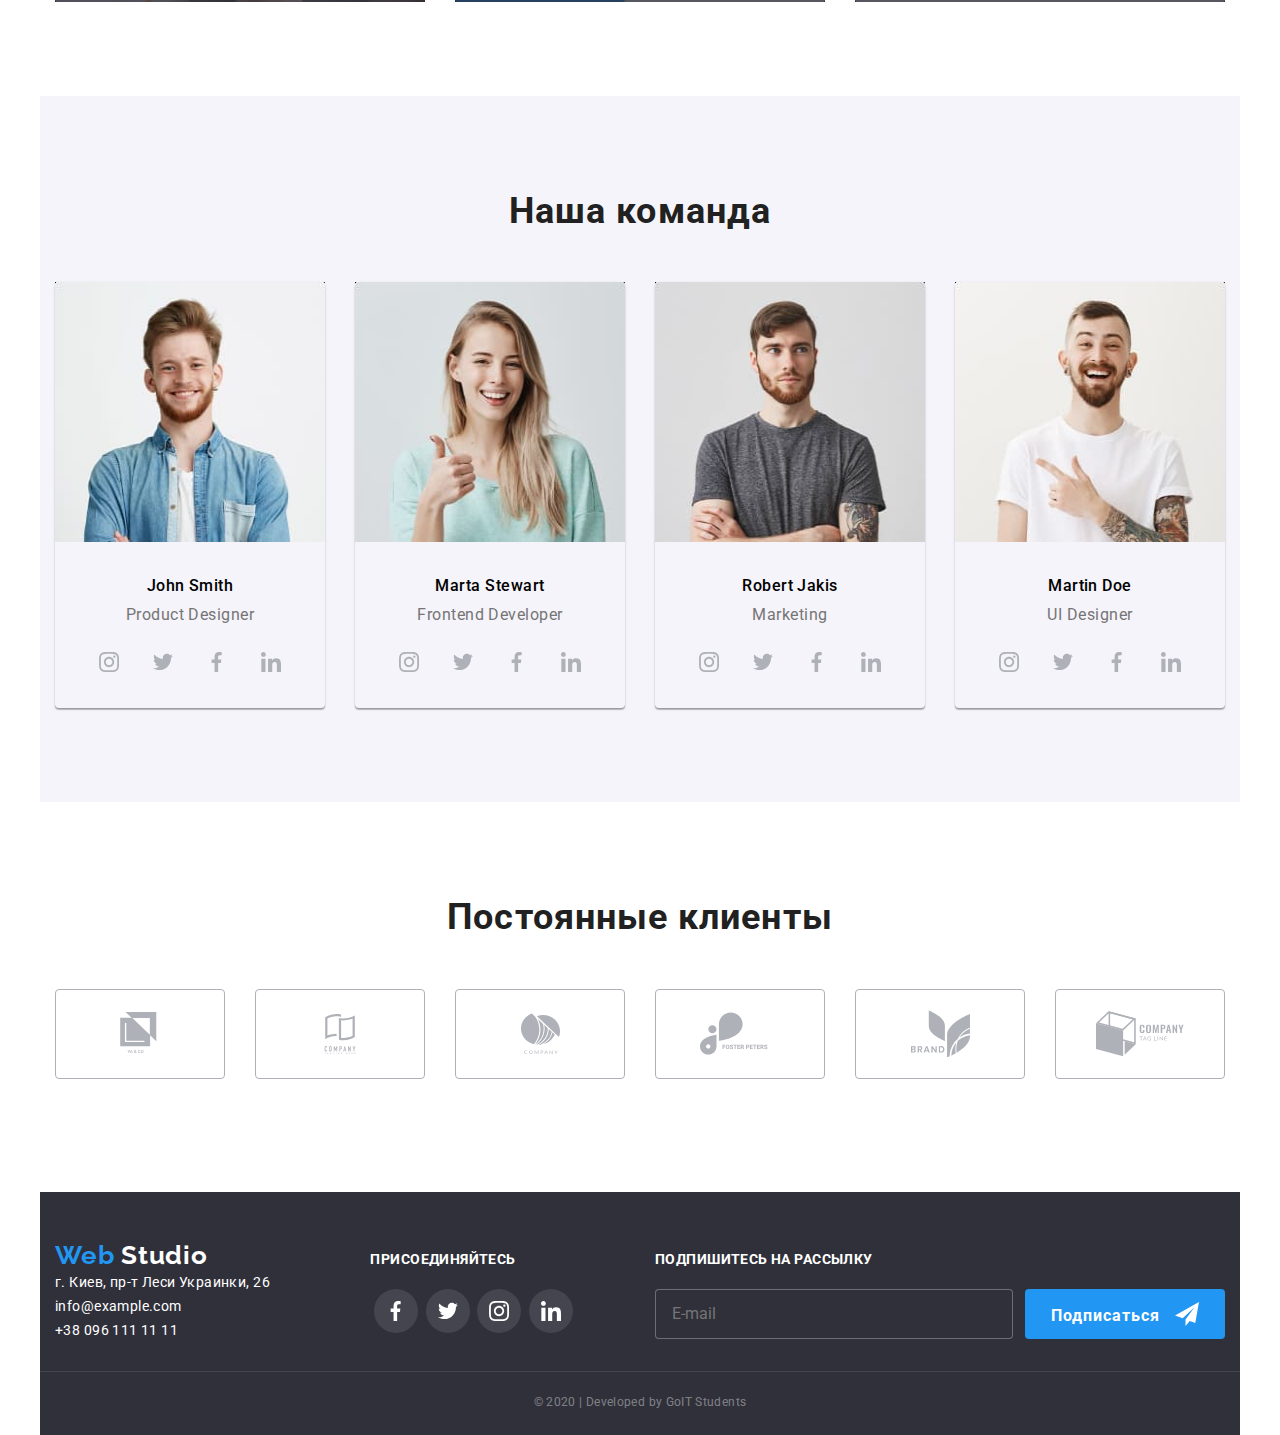
==== commit d40f4325: "Сделан футер" ====
--- a/index.html
+++ b/index.html
@@ -66,7 +66,7 @@
               эффективные решения <br />
               для вашего бизнеса
             </h1>
-            <button class="hero-btn button" data-open-modal>
+            <button class="hero-btn" data-open-modal>
               Заказать услугу
             </button>
             <!-- <a href="index.html" class="button">Заказать услугу</a> -->
@@ -498,15 +498,23 @@
               </li>
             </ul>
           </div>
-          <div class="sub-flex">
+          <div>
             <b class="footer-text">Подпишитесь на рассылку</b>
-            <p class="text-sub">
-              <label>Email</label>
-              <input type="email" name="email" required />
-            </p>
-            <button>
-              Подписаться
-            </button>
+            <div class="sub-flex">
+              <label for="footer" class="footer-label">
+                <input
+                  type="email"
+                  class="footer-input"
+                  name="email"
+                  placeholder="E-mail"
+                  id="footer"
+                  required
+                />
+              </label>
+              <button class="footer-btn">
+                Подписаться
+              </button>
+            </div>
           </div>
         </div>
       </div>
--- a/css/style.css
+++ b/css/style.css
@@ -248,19 +248,15 @@
 .hero-btn {
   border: none;
   border-radius: 4px;
-
   padding: 0;
-
-
   width: 200px;
   height: 50px;
-
   font-weight: 700;
   font-size: 16px;
   line-height: 1.8;
   letter-spacing: 0.06em;
-
   background-color: #2196f3;
+  color: #ffffff
 }
 
   
@@ -585,6 +581,61 @@
   letter-spacing: 0.03em;
   text-transform: uppercase;
   color: #ffffff;
+}
+
+.sub-flex {
+  display: flex;
+
+}
+
+.footer-input {
+  /* display: inline-flex; */
+  width: 358px;
+  height: 50px;
+  border: 1px solid rgba(255, 255, 255, 0.3);
+  border-radius: 4px;
+  padding-left: 16px;
+  margin-right: 12px;
+  background-color: #2F303A;
+  color: #ffffff
+
+
+}
+
+.footer-btn {
+  /* display: inline-flex; */
+  padding: 0;
+  width: 200px;
+  height: 50px;
+  border: none;
+  border-radius: 4px;
+
+  font-weight: 700;
+  font-size: 16px;
+  line-height: 1.87;
+  letter-spacing: 0.06em;
+  background-color: #2196f3;
+  color: #ffffff;
+
+}
+
+.footer-btn::after {
+  content: '';
+  display: inline-block;
+  width: 24px;
+  height: 24px;
+  margin-left: 10px;
+  background-image: url(../image/iconsend.svg);
+
+  transform: translateY(5px) scale(1);
+  
+  transition: transform 500ms cubic-bezier(0.4, 0, 0.2, 1);
+  
+  /* background-color: violet; */
+}
+
+.footer-btn:hover::after {
+transform: translateY(-45px) translateX(30px)  scale(0.01);
 }
 
 .copyright {
